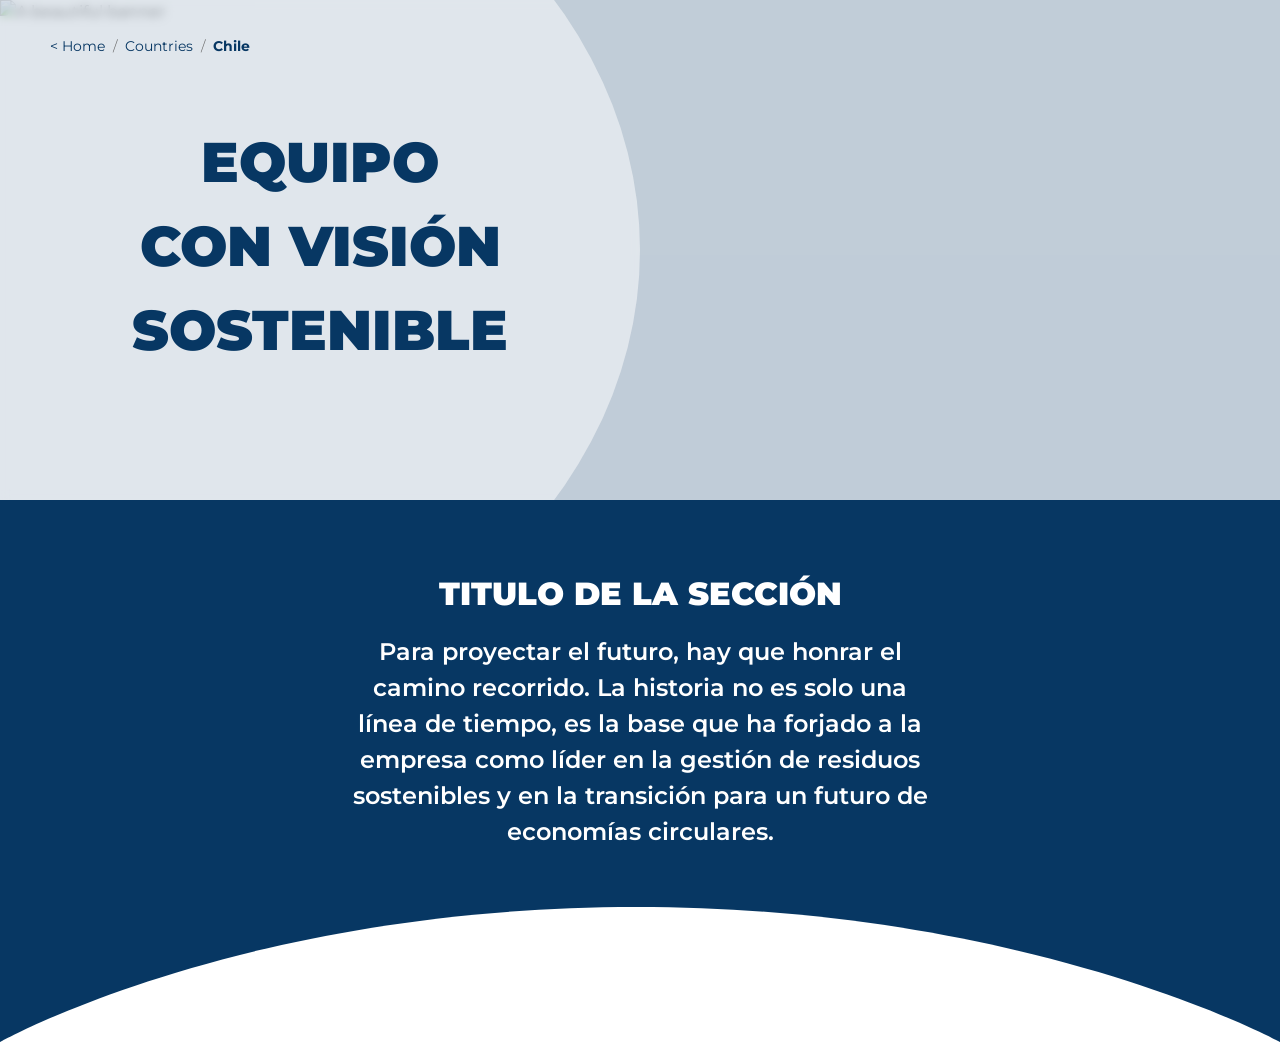
==== contacto.html @ b32c70e3 "feat: resiter website" ====
<!doctype html>
<html lang="en">
  <head>
    <meta charset="UTF-8" />
    <meta name="viewport" content="width=device-width, initial-scale=1.0" />
    <title>Contacto</title>
    <link rel="stylesheet" href="./assets/css/styles.css" />
    <link
      rel="stylesheet"
      type="text/css"
      href="https://cdn.jsdelivr.net/gh/cferdinandi/tabby@12.0.0/dist/css/tabby-ui.min.css"
    />
  </head>
  <body>
    <section class="page-banner">
      <div class="page-banner__circle">
        <nav class="breadcrumb" aria-label="Breadcrumb">
          <ol class="breadcrumb__list">
            <li class="breadcrumb__item">
              <a href="/" class="breadcrumb__link">&lt; Home</a>
            </li>
            <li class="breadcrumb__item">
              <a href="/countries" class="breadcrumb__link">Countries</a>
            </li>
            <li class="breadcrumb__item breadcrumb__item--active">
              <span class="breadcrumb__link" aria-current="page">Chile</span>
            </li>
          </ol>
        </nav>
        <h1 class="page-banner__title">EQUIPO CON VISIÓN SOSTENIBLE</h1>
      </div>
      <span class="page-banner__overlay"></span>
      <img
        src="https://picsum.photos/800/600"
        width="800"
        height="600"
        alt="A beautiful banner"
        class="page-banner__image"
      />
    </section>
    <section class="hero-skew">
      <div class="hero-skew__content">
        <h2 class="hero-skew__title">Titulo de la sección</h2>
        <p class="hero-skew__description">
          Para proyectar el futuro, hay que honrar el camino recorrido. La
          historia no es solo una línea de tiempo, es la base que ha forjado a
          la empresa como líder en la gestión de residuos sostenibles y en la
          transición para un futuro de economías circulares.
        </p>
      </div>
      <img
        src="./assets/images/waves-decorate.svg"
        alt="Decorative waves"
        class="hero-skew__decoration"
      />
    </section>
  </body>
</html>
---- assets/css/styles.css ----
@import url("https://fonts.googleapis.com/css2?family=Montserrat:ital,wght@0,100..900;1,100..900&display=swap");
@import url("./base.css");
@import url("./components.css");
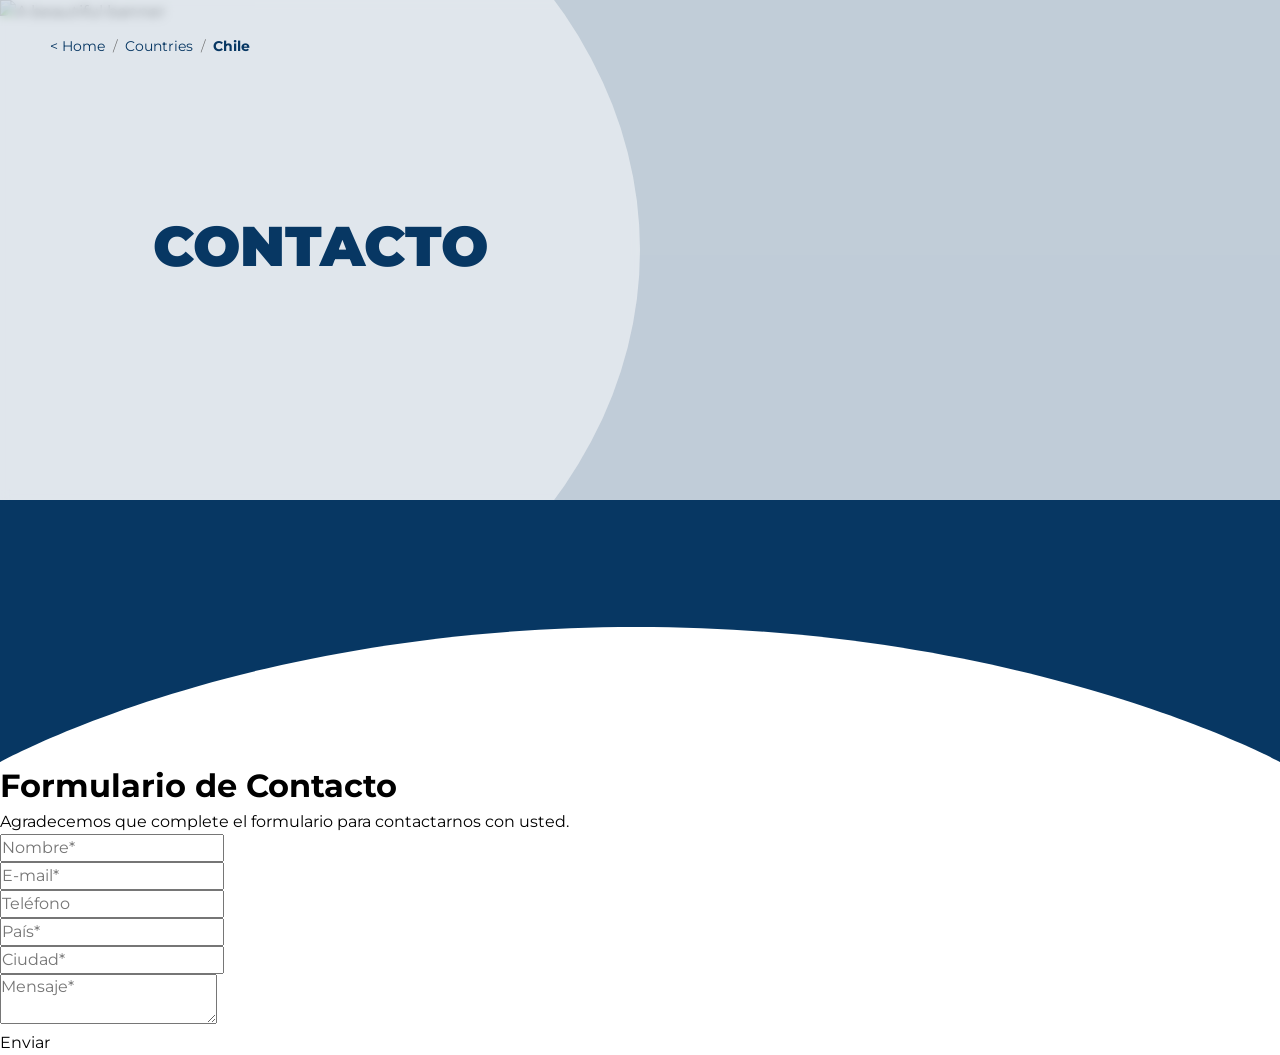
==== commit 9751de02: "feat: actualizar sección de contacto con formulario y título adecuado" ====
--- a/contacto.html
+++ b/contacto.html
@@ -27,7 +27,7 @@
             </li>
           </ol>
         </nav>
-        <h1 class="page-banner__title">EQUIPO CON VISIÓN SOSTENIBLE</h1>
+        <h1 class="page-banner__title">CONTACTO</h1>
       </div>
       <span class="page-banner__overlay"></span>
       <img
@@ -38,21 +38,93 @@
         class="page-banner__image"
       />
     </section>
-    <section class="hero-skew">
-      <div class="hero-skew__content">
-        <h2 class="hero-skew__title">Titulo de la sección</h2>
-        <p class="hero-skew__description">
-          Para proyectar el futuro, hay que honrar el camino recorrido. La
-          historia no es solo una línea de tiempo, es la base que ha forjado a
-          la empresa como líder en la gestión de residuos sostenibles y en la
-          transición para un futuro de economías circulares.
-        </p>
-      </div>
+    <section class="hero-skew hero-skew--contact">
       <img
         src="./assets/images/waves-decorate.svg"
         alt="Decorative waves"
         class="hero-skew__decoration"
       />
     </section>
+    <form class="contact-form" id="form">
+      <h1 class="contact-form__title">Formulario de Contacto</h1>
+      <p class="contact-form__description">
+        Agradecemos que complete el formulario para contactarnos con usted.
+      </p>
+      <div class="contact-form__container">
+        <!-- Nombre (Ancho completo) -->
+        <div class="contact-form__group contact-form__group--full">
+          <input
+            type="text"
+            id="name"
+            name="name"
+            class="contact-form__input"
+            placeholder="Nombre*"
+            required
+          />
+        </div>
+
+        <!-- E-mail -->
+        <div class="contact-form__group">
+          <input
+            type="email"
+            id="email"
+            name="email"
+            class="contact-form__input"
+            placeholder="E-mail*"
+            required
+          />
+        </div>
+
+        <!-- Teléfono -->
+        <div class="contact-form__group">
+          <input
+            type="tel"
+            id="phone"
+            name="phone"
+            class="contact-form__input"
+            placeholder="Teléfono"
+          />
+        </div>
+
+        <!-- País -->
+        <div class="contact-form__group">
+          <input
+            type="text"
+            id="country"
+            name="country"
+            class="contact-form__input"
+            placeholder="País*"
+            required
+          />
+        </div>
+
+        <!-- Ciudad -->
+        <div class="contact-form__group">
+          <input
+            type="text"
+            id="city"
+            name="city"
+            class="contact-form__input"
+            placeholder="Ciudad*"
+            required
+          />
+        </div>
+
+        <!-- Mensaje (Ancho completo) -->
+        <div class="contact-form__group contact-form__group--full">
+          <textarea
+            id="message"
+            name="message"
+            class="contact-form__textarea"
+            placeholder="Mensaje*"
+            required
+          ></textarea>
+        </div>
+      </div>
+
+      <button type="submit" class="contact-form__button">Enviar</button>
+    </form>
+    <script src="https://unpkg.com/just-validate@latest/dist/just-validate.production.min.js"></script>
+    <script src="./assets/js/scripts.js"></script>
   </body>
 </html>
